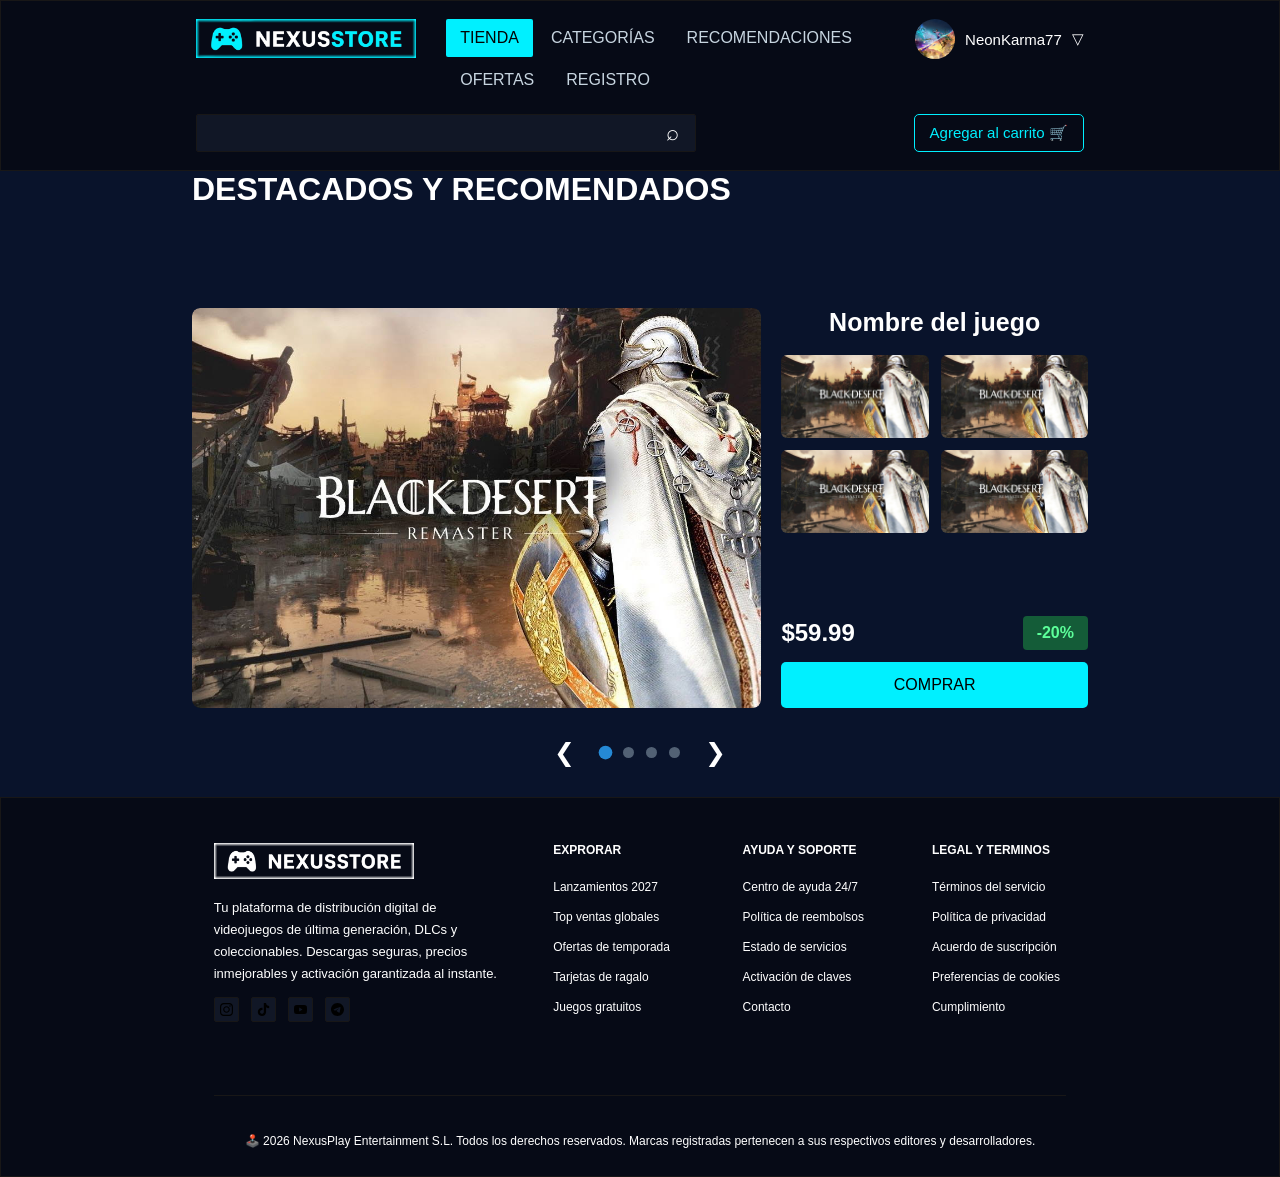
==== index.html @ 5e11831e "Initial commit" ====
<!DOCTYPE html>
<html lang="es">

<head>
    <meta charset="UTF-8">
    <meta name="viewport" content="width=device-width, initial-scale=1.0">
    <link rel="stylesheet" href="css/main.css">
    <link rel="stylesheet" href="css/index.css">

    <title>Nexusstore</title>
</head>

<body>
    <header class="header-inicio">
        <div class="contenedor-principal">
            <!-- menú superior izquierda -->
            <div class="header-inicio__superior">
                <!-- <div class="header-inicio__logo"> -->
                <div class="header-inicio__izquierda">
                    <a href="index.html" class="header-inicio__logo"><img src="images/logo.png" alt="Logo de la página">
                    </a>

                    <nav class="navegacion">
                        <ul class="navegacion__lista">
                            <li><a href="index.html" class="navegacion-pag activo" title="Página inicio"
                                    aria-label="Ir a página de inicio">TIENDA</a></li>
                            <li><a href="categorias.html" class="navegacion-pag" title="Página categorías"
                                    aria-label="Ir a página de categorías">CATEGORÍAS</a></li>
                            <li><a href="recomendaciones.html" class="navegacion-pag" title="Página recomendaciones"
                                    aria-label="Ir a la página de recomendaciones">RECOMENDACIONES</a></li>
                            <li><a href="ofertas.html" class="navegacion-pag" title="Página ofertas"
                                    aria-label="Ir a la página de ofertas">OFERTAS</a></li>
                            <li><a href="registro.html" class="navegacion-pag" title="Registro"
                                    aria-label="Ir a página de registro">REGISTRO</a></li>
                        </ul>
                    </nav>
                </div>
                <div class="usuario">
                    <button class="usuario__boton"><img src="images/perfil.jfif" alt="foto de perfíl">
                        <span>NeonKarma77</span>
                        <span class="usuario__flecha">▽</span>
                    </button>

                    <div class="usuario__menu">
                        <a href="#" title="perfil" aria-label="Ir a perfil de usuario">Perfíl</a>
                        <a href="#" title="Cerrar sesión" aria-label="Cerrar perfíl de usuario">Cerrar sesión</a>

                    </div>
                </div>
            </div>
            <!-- buscador -->
            <!-- Buscador y carrito: segunda fila -->
            <div class="header-inicio__inferior">
                <!-- 
                <section class="buscador"> -->

                <form class="buscador">
                    <input type="search" class="buscador__campo">
                    <button type="submit">⌕</button>

                </form>

                <!-- carrito -->
                <div class="carrito">

                    <a href="carrito.html" class="carrito__boton">Agregar al carrito 🛒</a>
                </div>


            </div>
        </div>
        </div>

    </header>

    <!-- inicio main -->
    <main class="contenedor-principal">
        <h1>DESTACADOS Y RECOMENDADOS</h1>
        <div class="exhibicion-juego__contenido">

            <!-- Imagen grande izquierda -->
            <div class="exhibicion-juego__principal">
                <img src="images/juegos/blackd.jpg" alt="Imagen principal del juego">
            </div>

            <!-- Columna derecha -->
            <div class="exhibicion-juego__galeria">

                <h2 class="exhibicion-juego__titulo">
                    Nombre del juego
                </h2>

                <!-- Cuatro imágenes -->
                <div class="exhibicion-juego__miniaturas">
                    <img src="images/juegos/blackd.jpg" alt="Captura 1">
                    <img src="images/juegos/blackd.jpg" alt="Captura 2">
                    <img src="images/juegos/blackd.jpg" alt="Captura 3">
                    <img src="images/juegos/blackd.jpg" alt="Captura 4">
                </div>

                <!-- Precio y descuento -->
                <div class="exhibicion-juego__compra">

                    <div class="exhibicion-juego__precio">
                        <span class="precio">$59.99</span>
                    </div>

                    <div class="exhibicion-juego__descuento">
                        <span>-20%</span>
                    </div>

                    <button class="exhibicion-juego__boton">
                        COMPRAR
                    </button>

                </div>

            </div>

        </div>

        <!-- Controles para cambiar de juego -->
        <div class="exhibicion-juego__controles">

            <button class="control-juego control-juego--anterior">
                &#10094;
            </button>

            <div class="exhibicion-juego__indicadores">
                <button class="indicador indicador--activo" aria-label="Juego 1"></button>
                <button class="indicador" aria-label="Juego 2"></button>
                <button class="indicador" aria-label="Juego 3"></button>
                <button class="indicador" aria-label="Juego 4"></button>
            </div>

            <button class="control-juego control-juego--siguiente">
                &#10095;
            </button>

        </div>


        </div>
    </main>

    <footer class="pie-pagina">
        <div class="pie-pagina__contenedor">
            <!-- footer primera columna -->
            <div class="pie-pagina__superior">
                <div class="pie-pagina__marca"> <img src="images/logo_blanco.png" alt="Logo de la página">
                    <p class="pie-pagina__descripcion">
                        Tu plataforma de distribución digital de videojuegos de última generación, DLCs y
                        coleccionables.
                        Descargas seguras, precios inmejorables y activación garantizada al instante.

                    </p>
                    <nav class="redes-sociales">
                        <a href="" title="instagram" aria-label="Ir al instagram de  nexusstore"><img
                                src="images/instagram.svg"></a>
                        <a href="" title="tik-tok" aria-label="Ir al tik tok de  nexusstore"><img
                                src="images/tok.svg"></a>
                        <a href="" title="Youtube" aria-label="Ir al youtube de  nexusstore"><img
                                src="images/youtube.svg"></a>
                        <a href="" title="Telegram" aria-label="Ir al Telegram de  nexusstore"><img
                                src="images/telegram.svg"></a>

                    </nav>

                </div>
                <!-- footer segunda columna -->
                <nav class="pie-pagina__columna">
                    <h2 class="pie-pagina__titulo">EXPRORAR</h2>
                    <ul class="pie-pagina__lista">
                        <li class="pie-pagina__elemento">
                            <a href="#lanamientos" class="pie-pagina__enlace" title="lanzamientos"
                                aria-label="Ir a pagina lanzamientos">Lanzamientos 2027</a>
                        </li>
                        <li class="pie-pagina__elemento">
                            <a href="#lanamientos" class="pie-pagina__enlace" title="lanzamientos"
                                aria-label="Ir a pagina lanzamientos">Top ventas globales</a>
                        </li>
                        <li class="pie-pagina__elemento">
                            <a href="#lanamientos" class="pie-pagina__enlace" title="lanzamientos"
                                aria-label="Ir a pagina lanzamientos">Ofertas de temporada</a>
                        </li>
                        <li class="pie-pagina__elemento">
                            <a href="#lanamientos" class="pie-pagina__enlace" title="lanzamientos"
                                aria-label="Ir a pagina lanzamientos">Tarjetas de ragalo</a>
                        </li>
                        <li class="pie-pagina__elemento">
                            <a href="#lanamientos" class="pie-pagina__enlace" title="lanzamientos"
                                aria-label="Ir a pagina lanzamientos">Juegos gratuitos</a>
                        </li>

                    </ul>

                </nav>
                <nav class="pie-pagina__columna">
                    <h2 class="pie-pagina__titulo">AYUDA Y SOPORTE</h2>
                    <ul class="pie-pagina__lista">
                        <li class="pie-pagina__elemento">
                            <a href="#lanamientos" class="pie-pagina__enlace" title="lanzamientos"
                                aria-label="Ir a pagina lanzamientos">Centro de ayuda 24/7</a>
                        </li>
                        <li class="pie-pagina__elemento">
                            <a href="#lanamientos" class="pie-pagina__enlace" title="lanzamientos"
                                aria-label="Ir a pagina lanzamientos">Política de reembolsos</a>
                        </li>
                        <li class="pie-pagina__elemento">
                            <a href="#lanamientos" class="pie-pagina__enlace" title="lanzamientos"
                                aria-label="Ir a pagina lanzamientos">Estado de servicios</a>
                        </li>
                        <li class="pie-pagina__elemento">
                            <a href="#lanamientos" class="pie-pagina__enlace" title="lanzamientos"
                                aria-label="Ir a pagina lanzamientos">Activación de claves</a>
                        </li>
                        <li class="pie-pagina__elemento">
                            <a href="#lanamientos" class="pie-pagina__enlace" title="lanzamientos"
                                aria-label="Ir a pagina lanzamientos">Contacto</a>
                        </li>

                    </ul>

                </nav>
                <nav class="pie-pagina__columna">
                    <h2 class="pie-pagina__titulo">LEGAL Y TERMINOS</h2>
                    <ul class="pie-pagina__lista">
                        <li class="pie-pagina__elemento">
                            <a href="#lanamientos" class="pie-pagina__enlace" title="lanzamientos"
                                aria-label="Ir a pagina lanzamientos">Términos del servicio</a>
                        </li>
                        <li class="pie-pagina__elemento">
                            <a href="#lanamientos" class="pie-pagina__enlace" title="lanzamientos"
                                aria-label="Ir a pagina lanzamientos">Política de privacidad</a>
                        </li>
                        <li class="pie-pagina__elemento">
                            <a href="#lanamientos" class="pie-pagina__enlace" title="lanzamientos"
                                aria-label="Ir a pagina lanzamientos">Acuerdo de suscripción</a>
                        </li>
                        <li class="pie-pagina__elemento">
                            <a href="#lanamientos" class="pie-pagina__enlace" title="lanzamientos"
                                aria-label="Ir a pagina lanzamientos">Preferencias de cookies</a>
                        </li>
                        <li class="pie-pagina__elemento">
                            <a href="#lanamientos" class="pie-pagina__enlace" title="lanzamientos"
                                aria-label="Ir a pagina lanzamientos">Cumplimiento</a>
                        </li>

                    </ul>

                </nav>
            </div>
            <div class="pie-pagina__linea"></div>

            <div class="pie-pagina__inferior">
                <p class="pie-pagina__derechos">
                    🕹️ 2026 NexusPlay Entertainment S.L.
                    Todos los derechos reservados.
                    Marcas registradas pertenecen a sus respectivos
                    editores y desarrolladores.
                </p>
            </div>
        </div>
    </footer>
</body>

</html>
<!--
© 2026 Valve Corporation. Todos los derechos reservados. Todas las marcas registradas pertenecen a sus respectivos dueños en EE. UU. y otros países.
Todos los precios incluyen IVA (donde sea aplicable). -->
---- css/main.css ----
* {
    margin: 0;
    padding: 0;
    box-sizing: border-box;
}

html {
    height: 100%;
}

body {

    font-family: Verdana, Geneva, Tahoma, sans-serif;
    background: #09132b;
    color: white;
    display: flex;
    flex-direction: column;
    min-height: 100vh;
    width: 100%;
    margin: 0;

}

main {
    flex: 1 o auto;
}

.contenedor-principal {

    width: 70%;
    max-width: 1400px;
    margin: 0 auto;

}


/*  Header*/

.header-inicio {

    width: 100%;
    background-color: #060a16;
    padding: 18px 5px;
    border: 1px solid rgb(24, 23, 23);
    ;
}

.header-inicio__superior {

    display: flex;
    justify-content: space-between;
    align-items: flex-start;
    gap: 20px
}

.header-inicio__inferior {

    display: flex;
    justify-content: space-between;
    margin-top: 10px;
}

/*Logo*/

.header-inicio__izquierda {

    display: flex;
    flex-direction: row;
    align-items: flex-start;


}

.header-inicio__logo {
    display: flex;
    align-items: center;
    text-decoration: none;

}

.header-inicio__logo img {

    width: 220px;
    height: auto;
    object-fit: contain;
    margin-right: 30px;
}

/*navegación*/
.navegacion {

    display: flex;
    align-items: center;


}

.navegacion__lista {

    display: flex;
    list-style: none;
    flex-wrap: wrap;
    gap: 4px;

}

.navegacion-pag {

    color: #C7D5E0;
    text-decoration: none;
    padding: 10px;
    display: block;
    padding: 10px 14px;
    border-radius: 2px;
    transition: background-color 0.3s ease, color 0.3s ease;
}

.navegacion-pag:hover {

    color: #030303;
    background-color: #00f0ff;
}

.navegacion-pag.activo {
    color: #030303;
    background-color: #00f0ff;

}

/*perfil*/
.usuario {

    position: relative;
}

.usuario__boton {

    display: flex;
    align-items: center;
    gap: 10px;
    background: transparent;
    color: white;
    font-size: 15px;
    cursor: pointer;
    border: none;
}

.usuario__boton img {

    width: 40px;
    height: 40px;
    border-radius: 50%;
    object-fit: cover;
    font-weight: bold;

}

/*menú desplegable*/
.usuario__menu {

    display: none;
    position: absolute;
    top: 100%;
    right: 0;
    min-width: 160px;
    margin-top: 10px;
    background: #09132b;
    border-radius: 6px;
    overflow: hidden;
    box-shadow: 0 4px 12px rgba(0, 0, 0, 0.25);
    z-index: 10;

}

.usuario__menu a {

    display: block;
    padding: 12px 15px;
    color: white;
    text-decoration: none;

}

.usuario__menu a:hover {

    background-color: #111726;

}

/*menu despliegue perfil*/
/*.usuario:hover {

    display: block;

}

.usuario__menu {
    display: block;

}

.usuario:focus-within {
    display: block;

}

.usuario__menu {
    display: block;

}

/*footer abajo */

.header-inicio__inferior {

    display: flex;
    justify-content: space-between;
    align-items: center;
    margin-top: 15px;

}

/*Buscador */

.buscador {
    display: flex;
    width: 500px;
    height: 38px;
    border: 1px solid rgb(24, 23, 23);
    border-radius: 2px;
    overflow: hidden;
}

.buscador input {

    flex: 1;
    min-width: 0;
    padding: 0 12px;
    background-color: #111726;
    color: white;
    border: none;
    outline: none;
    font-size: 14px;

}

.buscador button {

    width: 45px;
    border: none;
    background-color: #111726;
    color: white;
    font-size: 22px;
    cursor: pointer;
}

.buscador button:hover {

    background-color: #00f0ff;

}

/*carrito*/

.carrito {

    display: flex;
    justify-content: flex-end;

}

.carrito__boton {

    display: flex;
    align-items: center;
    gap: 8px;
    padding: 9px 15px;
    text-decoration: none;
    background-color: transparent;
    border: 0.1px solid #00f0ff;
    border-radius: 5px;
    color: #00f0ff;
    font-size: 15px;
    cursor: pointer;

}

.carrito__boton:hover {
    background-color: #145c38;
    color: #5cff9a;
    border: 1px solid rgb(24, 23, 23);

}

/* colores 
lineas: rgb(24, 23, 23);
azul body #09132b 
 footer #060a16
azul fluorecente #00f0ff
barra búsqueda #111726*/

/*Footer*/

.pie-pagina {
    width: 100%;
    background-color: #060a16;
    border: 1px solid rgb(24, 23, 23);
    color: white;
    padding: 45px 30px 25px;
    font-family: Verdana, Geneva, Tahoma, sans-serif;
    flex-shrink: 0;
    margin-top: auto;

}

.pie-pagina__contenedor {
    max-width: 1400;
    width: 70%;
    margin: 0 auto;
}

.pie-pagina__superior {

    display: grid;
    grid-template-columns: 1.8fr 0.85fr 0.85fr 0.85fr;
    gap: 55px;
    padding-bottom: 55px;

}

.pie-pagina__img {

    max-width: 470px;

}

.pie-pagina__marca img {
    display: block;
    width: 200px;
    max-width: 100%;
    height: auto;
    max-height: 50px;
    object-position: left center;
    margin-bottom: 18px;
}

.redes-sociales img {
    display: block;
    width: 25px;
    height: 25px;
    object-fit: contain;
    padding: 5px;
    background-color: #111726;
    border: 1px solid rgb(24, 23, 23);
    border-radius: 2px;
    filter: black(5) brightness(0) invert(1);
    transition: filter 0.3s ease, transform 0.3 ease;
    margin-top: 12px;
}

.pie-pagina__logotipo {

    display: inline-flex;
    align-items: center;
    gap: 12px;
    text-decoration: none;
    margin-bottom: 18px;

}

.pie-pagina__logotipo-icono {

    width: 40px;
    height: 40px;
    display: flex;
    align-items: center;
    justify-content: center;
    background-color: #3a7404;
    color: white;
    border-radius: 10px;
    font-size: 20;
    flex-shrink: 0;

}

.pie-pagina__logotipo-texto {

    color: #00f0ff;
    font-size: 20px;
    font-weight: 700;
    white-space: nowrap;
}

.pie-pagina__descripcion {
    max-width: 400px;
    font-size: 13px;
    line-height: 1.7;
}

.redes-sociales {
    display: flex;
    align-items: center;
    gap: 12px;
}

.redes-sociales__enlace {

    width: 40px;
    height: 40px;
    display: flex;
    align-items: center;
    justify-content: center;
    color: #00f0ff;
    background-color: #060a16;
    border: 1px solid #060a16;
    border-radius: 6px;
    text-decoration: none;
    font-size: 15px;
    transition: all 0.3s ease;

}

.redes-sociales__enlace:hover {

    background-color: #030303;
    color: #3a7404;
    border-color: #00f0ff;
    transform: translateY(-3px);

}

.pie-pagina__columna {

    min-width: 0;

}

.pie-pagina__titulo {

    display: flex;
    align-items: center;
    gap: 8px;
    color: white;
    font-size: 12px;
    font-weight: 700;
    margin-bottom: 20px;
    white-space: nowrap;


}

.pie-pagina__punto {

    width: 7px;
    height: 7px;
    background-color: #00f0ff;
    border-radius: 50%;

}

.pie-pagina__lista {

    list-style: none;
    display: flex;
    flex-direction: column;
    gap: 12px;

}

.pie-pagina__enlace {

    color: white;
    text-decoration: none;
    font-size: 12px;
    transition: color 0.3s ease;

}

.pie-pagina__enlace:hover {
    color: #00f0ff;
}

.pie-pagina__linea {

    width: 100%;
    height: 1px;
    background-color: rgb(24, 23, 23);
}

.pie-pagina__inferior {

    display: flex;
    align-items: center;
    justify-content: center;
    padding-top: 35px;
    color: rgb(24, 23, 23);

}

.pie-pagina__derechos {

    color: #060a16;
    font-size: 12px;
    line-height: 1.7;
}


.pie-pagina__derechos {

    color: white;
    text-align: center;

}
---- css/index.css ----
/* CONTENEDOR PRINCIPAL */

main .contenedor-principal {
    border: yellow;

}

.exhibicion-juego__contenido {
    display: grid;
    grid-template-columns: 13fr 7fr;
    gap: 20px;
    width: 100%;
    margin-top: 100px;
}

/* IMAGEN GRANDE IZQUIERDA */
.exhibicion-juego__principal {
    width: 100%;
    height: 100%;
    min-height: 400px;
    overflow: hidden;
    border-radius: 8px;
}

.exhibicion-juego__principal img {
    width: 100%;
    height: 100%;
    display: block;
    object-fit: cover;
    border-radius: 8px;
}

/* COLUMNA DERECHA */
.exhibicion-juego__galeria {
    display: flex;
    flex-direction: column;
    gap: 18px;
    min-width: 0;
}

/* TÍTULO DEL JUEGO */
.exhibicion-juego__titulo {
    color: white;
    font-size: 25px;
    font-weight: bold;
    text-align: center;
}

/* CUADRÍCULA DE MINIATURAS */
.exhibicion-juego__miniaturas {
    display: grid;
    grid-template-columns: repeat(2, 1fr);
    grid-template-rows: repeat(2, 1fr);
    gap: 12px;
}

.exhibicion-juego__miniaturas img {
    width: 100%;
    aspect-ratio: 16 / 9;
    display: block;
    object-fit: cover;
    border-radius: 6px;
    cursor: pointer;
    transition: transform 0.3s ease, filter 0.3s ease;
}

.exhibicion-juego__miniaturas img:hover {
    transform: scale(1.04);
    filter: brightness(1.15);
}

/* ZONA DE COMPRA */
.exhibicion-juego__compra {
    display: grid;
    grid-template-columns: 1fr auto;
    gap: 12px;
    align-items: center;
    margin-top: auto;
}

/* PRECIO */
.exhibicion-juego__precio {
    color: white;
    font-size: 24px;
    font-weight: bold;
}

/* DESCUENTO */
.exhibicion-juego__descuento {
    background-color: #145c38;
    color: #5cff9a;
    padding: 8px 14px;
    border-radius: 4px;
    font-size: 16px;
    font-weight: bold;
}

/* BOTÓN COMPRAR */
.exhibicion-juego__boton {
    grid-column: 1 / -1;
    width: 100%;
    padding: 14px;
    background-color: #00f0ff;
    color: black;
    border: none;
    border-radius: 5px;
    font-size: 16px;
    cursor: pointer;
    transition: background-color 0.3s ease;
}

.exhibicion-juego__boton:hover {
    background-color: #145c38;
    color: #5cff9a;

}

/* CONTROLES PARA CAMBIAR DE JUEGO */
.exhibicion-juego__controles {
    display: flex;
    justify-content: center;
    align-items: center;
    gap: 25px;
    margin: 30px 0;
}

/* FLECHAS */
.control-juego {
    background: transparent;
    border: none;
    color: white;
    font-size: 25px;
    cursor: pointer;
    transition: color 0.3s ease;
}

.control-juego:hover {
    color: #2589d5;
}

/* INDICADORES */
.exhibicion-juego__indicadores {
    display: flex;
    align-items: center;
    gap: 12px;
}

.indicador {
    width: 11px;
    height: 11px;
    border: none;
    border-radius: 50%;
    background-color: #526174;
    cursor: pointer;
    transition: background-color 0.3s ease, transform 0.3s ease;
}

.indicador:hover {
    background-color: #8ca6c2;
}

.indicador--activo {
    background-color: #2589d5;
    transform: scale(1.25);
}
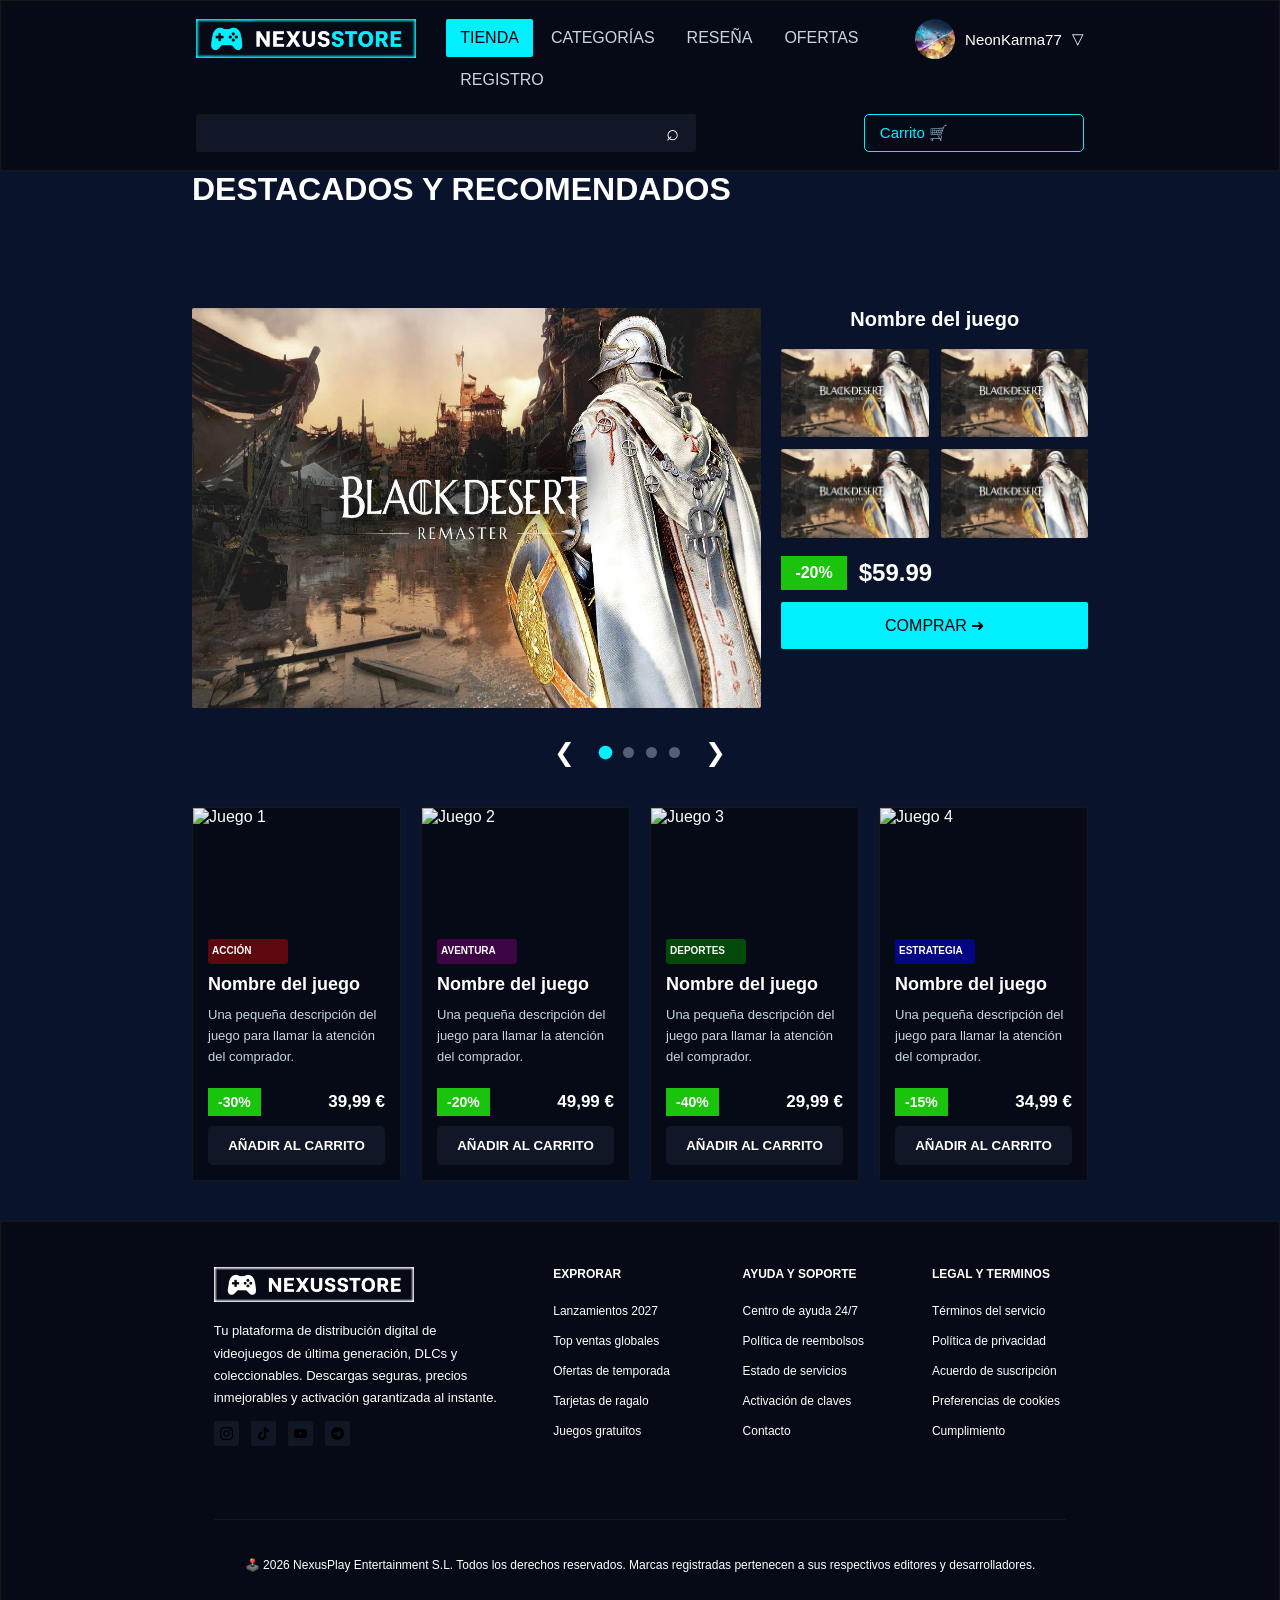
==== commit e859f43e: "categoria" ====
--- a/index.html
+++ b/index.html
@@ -26,8 +26,8 @@
                                     aria-label="Ir a página de inicio">TIENDA</a></li>
                             <li><a href="categorias.html" class="navegacion-pag" title="Página categorías"
                                     aria-label="Ir a página de categorías">CATEGORÍAS</a></li>
-                            <li><a href="recomendaciones.html" class="navegacion-pag" title="Página recomendaciones"
-                                    aria-label="Ir a la página de recomendaciones">RECOMENDACIONES</a></li>
+                            <li><a href="detalle.html" class="navegacion-pag" title="Página recomendaciones"
+                                    aria-label="Ir a la página de recomendaciones">RESEÑA</a></li>
                             <li><a href="ofertas.html" class="navegacion-pag" title="Página ofertas"
                                     aria-label="Ir a la página de ofertas">OFERTAS</a></li>
                             <li><a href="registro.html" class="navegacion-pag" title="Registro"
@@ -49,7 +49,6 @@
                 </div>
             </div>
             <!-- buscador -->
-            <!-- Buscador y carrito: segunda fila -->
             <div class="header-inicio__inferior">
                 <!-- 
                 <section class="buscador"> -->
@@ -63,7 +62,8 @@
                 <!-- carrito -->
                 <div class="carrito">
 
-                    <a href="carrito.html" class="carrito__boton">Agregar al carrito 🛒</a>
+                    <a href="carrito.html" class="carrito__boton">Carrito 🛒</a>
+
                 </div>
 
 
@@ -101,16 +101,16 @@
                 <!-- Precio y descuento -->
                 <div class="exhibicion-juego__compra">
 
+                    <div class="exhibicion-juego__descuento">
+                        <span>-20%</span>
+                    </div>
                     <div class="exhibicion-juego__precio">
                         <span class="precio">$59.99</span>
                     </div>
 
-                    <div class="exhibicion-juego__descuento">
-                        <span>-20%</span>
-                    </div>
 
                     <button class="exhibicion-juego__boton">
-                        COMPRAR
+                        COMPRAR ➜
                     </button>
 
                 </div>
@@ -141,6 +141,113 @@
 
 
         </div>
+
+        <section class="juegos-destacados">
+
+            <div class="tarjeta-juego">
+
+                <img src="img/juegos/juego-1.jpg" alt="Juego 1">
+
+                <div class="tarjeta-juego__informacion">
+
+                    <h3 class="tarjeta-juego__accion">ACCIÓN</h3>
+                    <h2 class="tarjeta-juego__titulo">Nombre del juego</h2>
+
+                    <p class="tarjeta-juego__descripcion">
+                        Una pequeña descripción del juego para llamar
+                        la atención del comprador.
+                    </p>
+
+                    <div class="tarjeta-juego__precio">
+                        <span class="tarjeta-juego__descuento">-30%</span>
+                        <span class="tarjeta-juego__valor">39,99 €</span>
+                    </div>
+
+                    <button class="tarjeta-juego__boton">
+                        AÑADIR AL CARRITO
+                    </button>
+
+                </div>
+
+            </div>
+
+            <div class="tarjeta-juego">
+
+                <img src="img/juegos/juego-2.jpg" alt="Juego 2">
+
+                <div class="tarjeta-juego__informacion">
+                    <h3 class="tarjeta-juego__aventura">AVENTURA</h3>
+                    <h2 class="tarjeta-juego__titulo">Nombre del juego</h2>
+
+                    <p class="tarjeta-juego__descripcion">
+                        Una pequeña descripción del juego para llamar
+                        la atención del comprador.
+                    </p>
+
+                    <div class="tarjeta-juego__precio">
+                        <span class="tarjeta-juego__descuento">-20%</span>
+                        <span class="tarjeta-juego__valor">49,99 €</span>
+                    </div>
+
+                    <button class="tarjeta-juego__boton">
+                        AÑADIR AL CARRITO
+                    </button>
+                </div>
+
+            </div>
+
+            <!-- fila de juegos -->
+            <div class="tarjeta-juego">
+
+                <img src="img/juegos/juego-3.jpg" alt="Juego 3">
+
+                <div class="tarjeta-juego__informacion">
+                    <h3 class="tarjeta-juego__deportes">DEPORTES</h3>
+                    <h2 class="tarjeta-juego__titulo">Nombre del juego</h2>
+
+                    <p class="tarjeta-juego__descripcion">
+                        Una pequeña descripción del juego para llamar
+                        la atención del comprador.
+                    </p>
+
+                    <div class="tarjeta-juego__precio">
+                        <span class="tarjeta-juego__descuento">-40%</span>
+                        <span class="tarjeta-juego__valor">29,99 €</span>
+                    </div>
+
+                    <button class="tarjeta-juego__boton">
+                        AÑADIR AL CARRITO
+                    </button>
+                </div>
+
+            </div>
+
+            <div class="tarjeta-juego">
+
+                <img src="img/juegos/juego-4.jpg" alt="Juego 4">
+
+                <div class="tarjeta-juego__informacion">
+                    <h3 class="tarjeta-juego__estrategia">ESTRATEGIA</h3>
+                    <h2 class="tarjeta-juego__titulo">Nombre del juego</h2>
+
+                    <p class="tarjeta-juego__descripcion">
+                        Una pequeña descripción del juego para llamar
+                        la atención del comprador.
+                    </p>
+
+                    <div class="tarjeta-juego__precio">
+                        <span class="tarjeta-juego__descuento">-15%</span>
+                        <span class="tarjeta-juego__valor">34,99 €</span>
+                    </div>
+
+                    <button class="tarjeta-juego__boton">
+                        AÑADIR AL CARRITO
+                    </button>
+                </div>
+
+            </div>
+
+        </section>
     </main>
 
     <footer class="pie-pagina">
--- a/css/main.css
+++ b/css/main.css
@@ -1,3 +1,10 @@
+/* colores 
+lineas: rgb(24, 23, 23);
+azul body #09132b 
+ footer #060a16
+azul fluorecente #00f0ff
+barra búsqueda #111726*/
+
 * {
     margin: 0;
     padding: 0;
@@ -266,13 +273,16 @@
 
     display: flex;
     justify-content: flex-end;
+    text-align: center;
 
 }
 
 .carrito__boton {
-
-    display: flex;
-    align-items: center;
+    width: 220px;
+    background-color: #1bc40c;
+    color: white;
+    text-align: center;
+    display: flex;
     gap: 8px;
     padding: 9px 15px;
     text-decoration: none;
@@ -286,18 +296,11 @@
 }
 
 .carrito__boton:hover {
-    background-color: #145c38;
-    color: #5cff9a;
+    background-color: #1bc40c;
+    color: white;
     border: 1px solid rgb(24, 23, 23);
 
 }
-
-/* colores 
-lineas: rgb(24, 23, 23);
-azul body #09132b 
- footer #060a16
-azul fluorecente #00f0ff
-barra búsqueda #111726*/
 
 /*Footer*/
 
--- a/css/index.css
+++ b/css/index.css
@@ -1,10 +1,4 @@
 /* CONTENEDOR PRINCIPAL */
-
-main .contenedor-principal {
-    border: yellow;
-
-}
-
 .exhibicion-juego__contenido {
     display: grid;
     grid-template-columns: 13fr 7fr;
@@ -18,7 +12,6 @@
     width: 100%;
     height: 100%;
     min-height: 400px;
-    overflow: hidden;
     border-radius: 8px;
 }
 
@@ -26,8 +19,7 @@
     width: 100%;
     height: 100%;
     display: block;
-    object-fit: cover;
-    border-radius: 8px;
+    border-radius: 2px;
 }
 
 /* COLUMNA DERECHA */
@@ -35,13 +27,12 @@
     display: flex;
     flex-direction: column;
     gap: 18px;
-    min-width: 0;
 }
 
 /* TÍTULO DEL JUEGO */
 .exhibicion-juego__titulo {
     color: white;
-    font-size: 25px;
+    font-size: 20px;
     font-weight: bold;
     text-align: center;
 }
@@ -56,26 +47,22 @@
 
 .exhibicion-juego__miniaturas img {
     width: 100%;
-    aspect-ratio: 16 / 9;
     display: block;
     object-fit: cover;
-    border-radius: 6px;
-    cursor: pointer;
-    transition: transform 0.3s ease, filter 0.3s ease;
+    border-radius: 2px;
+    cursor: pointer;
 }
 
 .exhibicion-juego__miniaturas img:hover {
     transform: scale(1.04);
-    filter: brightness(1.15);
 }
 
 /* ZONA DE COMPRA */
 .exhibicion-juego__compra {
     display: grid;
-    grid-template-columns: 1fr auto;
+    grid-template-columns: auto 1fr;
     gap: 12px;
     align-items: center;
-    margin-top: auto;
 }
 
 /* PRECIO */
@@ -87,10 +74,9 @@
 
 /* DESCUENTO */
 .exhibicion-juego__descuento {
-    background-color: #145c38;
-    color: #5cff9a;
+    background-color: #1bc40c;
+    color: white;
     padding: 8px 14px;
-    border-radius: 4px;
     font-size: 16px;
     font-weight: bold;
 }
@@ -98,20 +84,19 @@
 /* BOTÓN COMPRAR */
 .exhibicion-juego__boton {
     grid-column: 1 / -1;
-    width: 100%;
     padding: 14px;
     background-color: #00f0ff;
     color: black;
     border: none;
-    border-radius: 5px;
+    border-radius: 2px;
     font-size: 16px;
     cursor: pointer;
     transition: background-color 0.3s ease;
 }
 
 .exhibicion-juego__boton:hover {
-    background-color: #145c38;
-    color: #5cff9a;
+    background-color: #1bc40c;
+    color: white;
 
 }
 
@@ -135,7 +120,7 @@
 }
 
 .control-juego:hover {
-    color: #2589d5;
+    color: #00f0ff;
 }
 
 /* INDICADORES */
@@ -160,6 +145,139 @@
 }
 
 .indicador--activo {
-    background-color: #2589d5;
+    background-color: #00f0ff;
     transform: scale(1.25);
+}
+
+/*fila de imagenes*/
+
+.juegos-destacados {
+    display: grid;
+    grid-template-columns: repeat(4, 1fr);
+    gap: 20px;
+    width: 100%;
+    margin: 40px auto;
+}
+
+/* TARJETA INDIVIDUAL */
+.tarjeta-juego {
+    display: flex;
+    flex-direction: column;
+    background-color: #060a16;
+    border: 1px solid rgb(24, 23, 23);
+    border-radius: 2px;
+    min-width: 0;
+    transition: transform 0.3s ease;
+}
+
+.tarjeta-juego:hover {
+    transform: translateY(-5px);
+}
+
+/* IMAGEN */
+.tarjeta-juego img {
+    width: 100%;
+    aspect-ratio: 16 / 9;
+    /*-----------------------------*/
+    display: block;
+}
+
+/* INFORMACIÓN */
+.tarjeta-juego__informacion {
+    display: flex;
+    flex-direction: column;
+    flex: 1;
+    padding: 15px;
+    gap: 10px;
+}
+
+/* CATEGORÍA AZUL */
+.tarjeta-juego__informacion h3 {
+    font-size: 10px;
+    font-weight: bold;
+    padding: 4px;
+    width: 45%;
+    height: 25px;
+    line-height: 1.6;
+    border-radius: 3px;
+
+}
+
+.tarjeta-juego__accion {
+    background-color: rgba(255, 0, 0, 0.349);
+    color: white;
+}
+
+.tarjeta-juego__aventura {
+    background-color: rgba(128, 0, 128, 0.445);
+    color: white;
+
+}
+
+.tarjeta-juego__deportes {
+    background-color: rgba(0, 128, 0, 0.534);
+    color: white;
+
+}
+
+.tarjeta-juego__estrategia {
+    background-color: rgba(0, 0, 255, 0.473);
+    color: white;
+
+}
+
+/* TÍTULO BLANCO */
+.tarjeta-juego__titulo {
+    color: white;
+    font-size: 18px;
+}
+
+/* DESCRIPCIÓN */
+.tarjeta-juego__descripcion {
+    color: #C7D5E0;
+    font-size: 13px;
+    line-height: 1.6;
+}
+
+/* PRECIO Y DESCUENTO */
+.tarjeta-juego__precio {
+    display: flex;
+    justify-content: space-between;
+    align-items: center;
+    margin-top: auto;
+    padding-top: 10px;
+}
+
+/* DESCUENTO */
+.tarjeta-juego__descuento {
+    background-color: #1bc40c;
+    color: white;
+    font-size: 14px;
+    font-weight: bold;
+    padding: 6px 10px;
+}
+
+/* PRECIO */
+.tarjeta-juego__valor {
+    color: white;
+    font-size: 17px;
+    font-weight: bold;
+}
+
+/* BOTÓN */
+.tarjeta-juego__boton {
+    width: 100%;
+    padding: 12px;
+    background-color: #111726;
+    color: white;
+    border: none;
+    border-radius: 5px;
+    font-weight: bold;
+    cursor: pointer;
+    transition: background-color 0.3s ease;
+}
+
+.tarjeta-juego__boton:hover {
+    background-color: #00f0ff;
+    color: black;
 }
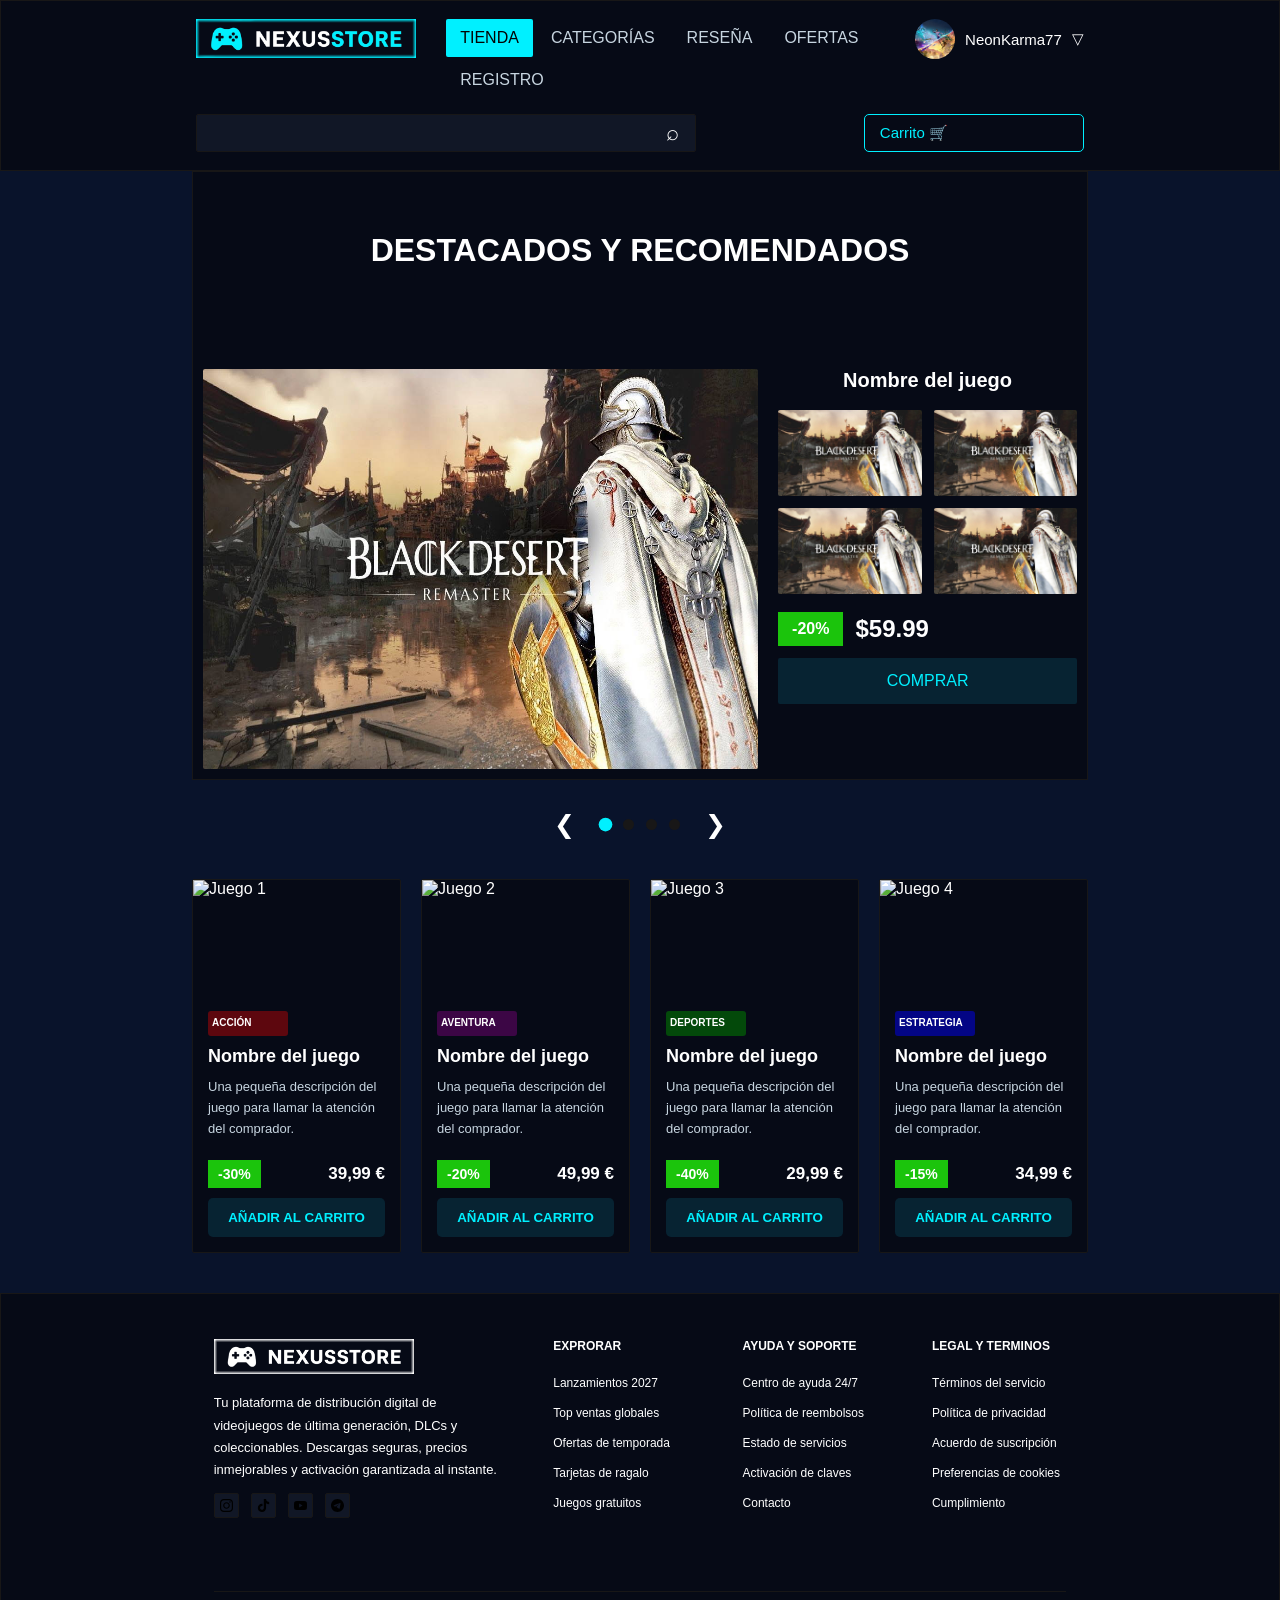
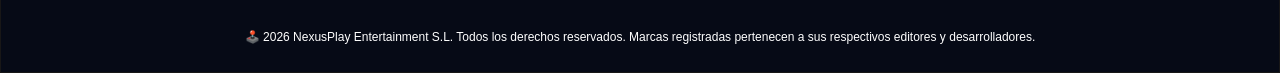
==== commit 4d2748bb: "terminado" ====
--- a/index.html
+++ b/index.html
@@ -75,50 +75,51 @@
 
     <!-- inicio main -->
     <main class="contenedor-principal">
-        <h1>DESTACADOS Y RECOMENDADOS</h1>
-        <div class="exhibicion-juego__contenido">
-
-            <!-- Imagen grande izquierda -->
-            <div class="exhibicion-juego__principal">
-                <img src="images/juegos/blackd.jpg" alt="Imagen principal del juego">
-            </div>
-
-            <!-- Columna derecha -->
-            <div class="exhibicion-juego__galeria">
-
-                <h2 class="exhibicion-juego__titulo">
-                    Nombre del juego
-                </h2>
-
-                <!-- Cuatro imágenes -->
-                <div class="exhibicion-juego__miniaturas">
-                    <img src="images/juegos/blackd.jpg" alt="Captura 1">
-                    <img src="images/juegos/blackd.jpg" alt="Captura 2">
-                    <img src="images/juegos/blackd.jpg" alt="Captura 3">
-                    <img src="images/juegos/blackd.jpg" alt="Captura 4">
-                </div>
-
-                <!-- Precio y descuento -->
-                <div class="exhibicion-juego__compra">
-
-                    <div class="exhibicion-juego__descuento">
-                        <span>-20%</span>
-                    </div>
-                    <div class="exhibicion-juego__precio">
-                        <span class="precio">$59.99</span>
-                    </div>
-
-
-                    <button class="exhibicion-juego__boton">
-                        COMPRAR ➜
-                    </button>
-
-                </div>
-
-            </div>
-
-        </div>
-
+        <div class="contenedor_inicio">
+            <h1 class="titulo-inicio">DESTACADOS Y RECOMENDADOS</h1>
+            <div class="exhibicion-juego__contenido">
+
+                <!-- Imagen grande izquierda -->
+                <div class="exhibicion-juego__principal">
+                    <img src="images/juegos/blackd.jpg" alt="Imagen principal del juego">
+                </div>
+
+                <!-- Columna derecha -->
+                <div class="exhibicion-juego__galeria">
+
+                    <h2 class="exhibicion-juego__titulo">
+                        Nombre del juego
+                    </h2>
+
+                    <!-- Cuatro imágenes -->
+                    <div class="exhibicion-juego__miniaturas">
+                        <img src="images/juegos/blackd.jpg" alt="Captura 1">
+                        <img src="images/juegos/blackd.jpg" alt="Captura 2">
+                        <img src="images/juegos/blackd.jpg" alt="Captura 3">
+                        <img src="images/juegos/blackd.jpg" alt="Captura 4">
+                    </div>
+
+                    <!-- Precio y descuento -->
+                    <div class="exhibicion-juego__compra">
+
+                        <div class="exhibicion-juego__descuento">
+                            <span>-20%</span>
+                        </div>
+                        <div class="exhibicion-juego__precio">
+                            <span class="precio">$59.99</span>
+                        </div>
+
+
+                        <button class="exhibicion-juego__boton">
+                            COMPRAR
+                        </button>
+
+                    </div>
+
+                </div>
+
+            </div>
+        </div>
         <!-- Controles para cambiar de juego -->
         <div class="exhibicion-juego__controles">
 
--- a/css/main.css
+++ b/css/main.css
@@ -3,7 +3,10 @@
 azul body #09132b 
  footer #060a16
 azul fluorecente #00f0ff
-barra búsqueda #111726*/
+barra búsqueda #111726
+botones #072332
+descuent  #1bc40c
+*/
 
 * {
     margin: 0;
@@ -29,7 +32,7 @@
 }
 
 main {
-    flex: 1 o auto;
+    flex: 1;
 }
 
 .contenedor-principal {
--- a/css/index.css
+++ b/css/index.css
@@ -1,10 +1,26 @@
 /* CONTENEDOR PRINCIPAL */
+.contenedor_inicio {
+
+    background-color: #060a16;
+    border: 1px solid rgb(24, 23, 23);
+    padding: 10px 10px 10px 10px;
+
+}
+
+.titulo-inicio {
+    margin-top: 50px;
+    font-size: 10;
+    color: white;
+    text-align: center;
+}
+
 .exhibicion-juego__contenido {
     display: grid;
     grid-template-columns: 13fr 7fr;
     gap: 20px;
     width: 100%;
     margin-top: 100px;
+    padding: auto;
 }
 
 /* IMAGEN GRANDE IZQUIERDA */
@@ -13,6 +29,7 @@
     height: 100%;
     min-height: 400px;
     border-radius: 8px;
+
 }
 
 .exhibicion-juego__principal img {
@@ -85,18 +102,17 @@
 .exhibicion-juego__boton {
     grid-column: 1 / -1;
     padding: 14px;
+    background-color: #072332;
+    color: #00f0ff;
+    border: none;
+    border-radius: 2px;
+    font-size: 16px;
+    cursor: pointer;
+}
+
+.exhibicion-juego__boton:hover {
     background-color: #00f0ff;
     color: black;
-    border: none;
-    border-radius: 2px;
-    font-size: 16px;
-    cursor: pointer;
-    transition: background-color 0.3s ease;
-}
-
-.exhibicion-juego__boton:hover {
-    background-color: #1bc40c;
-    color: white;
 
 }
 
@@ -135,13 +151,12 @@
     height: 11px;
     border: none;
     border-radius: 50%;
-    background-color: #526174;
-    cursor: pointer;
-    transition: background-color 0.3s ease, transform 0.3s ease;
+    background-color: rgb(24, 23, 23);
+    cursor: pointer;
 }
 
 .indicador:hover {
-    background-color: #8ca6c2;
+    background-color: #072332;
 }
 
 .indicador--activo {
@@ -167,7 +182,6 @@
     border: 1px solid rgb(24, 23, 23);
     border-radius: 2px;
     min-width: 0;
-    transition: transform 0.3s ease;
 }
 
 .tarjeta-juego:hover {
@@ -268,13 +282,12 @@
 .tarjeta-juego__boton {
     width: 100%;
     padding: 12px;
-    background-color: #111726;
-    color: white;
+    background-color: #072332;
+    color: #00f0ff;
     border: none;
     border-radius: 5px;
     font-weight: bold;
     cursor: pointer;
-    transition: background-color 0.3s ease;
 }
 
 .tarjeta-juego__boton:hover {
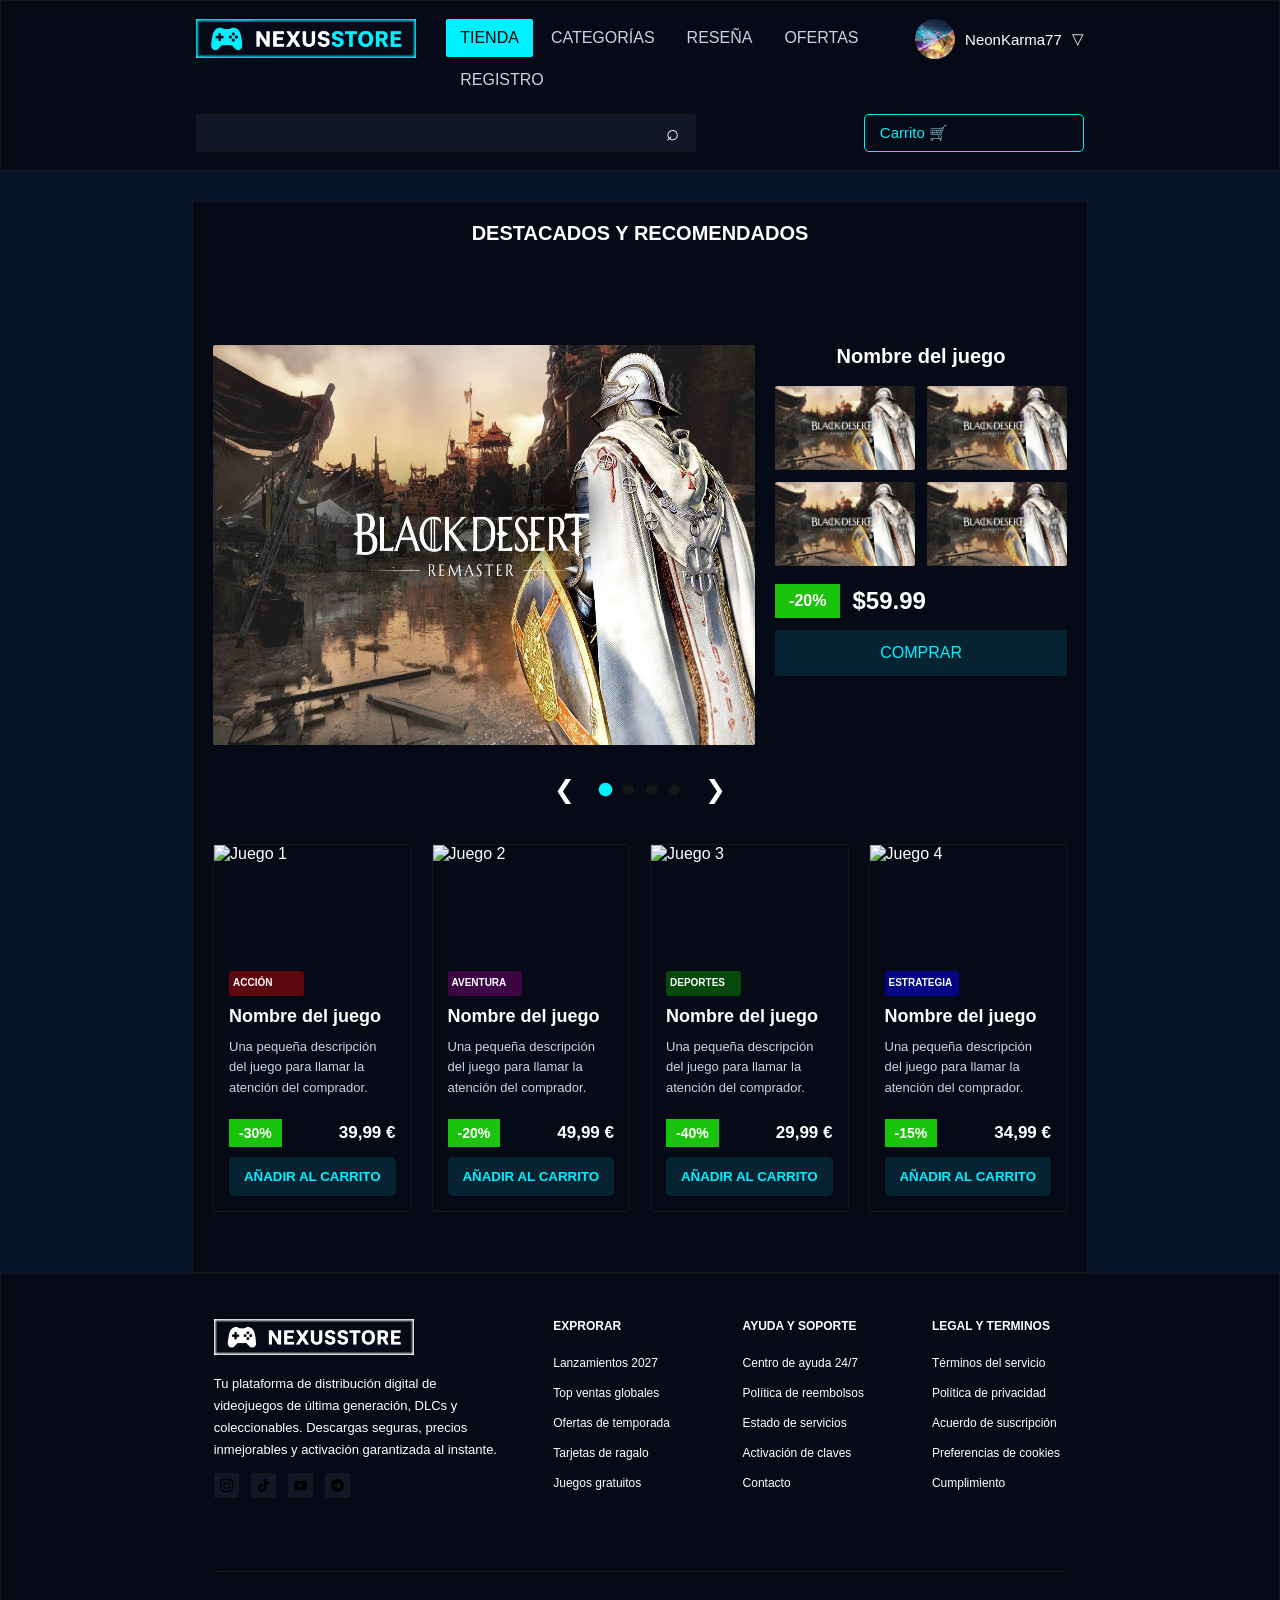
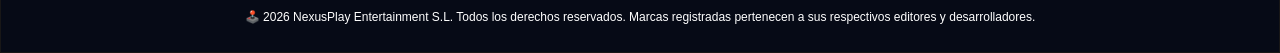
==== commit 23680f8c: "ajuste" ====
--- a/index.html
+++ b/index.html
@@ -76,7 +76,11 @@
     <!-- inicio main -->
     <main class="contenedor-principal">
         <div class="contenedor_inicio">
-            <h1 class="titulo-inicio">DESTACADOS Y RECOMENDADOS</h1>
+
+            <h1 class="titulo-inicio">
+                DESTACADOS Y RECOMENDADOS
+            </h1>
+
             <div class="exhibicion-juego__contenido">
 
                 <!-- Imagen grande izquierda -->
@@ -91,7 +95,6 @@
                         Nombre del juego
                     </h2>
 
-                    <!-- Cuatro imágenes -->
                     <div class="exhibicion-juego__miniaturas">
                         <img src="images/juegos/blackd.jpg" alt="Captura 1">
                         <img src="images/juegos/blackd.jpg" alt="Captura 2">
@@ -99,17 +102,16 @@
                         <img src="images/juegos/blackd.jpg" alt="Captura 4">
                     </div>
 
-                    <!-- Precio y descuento -->
                     <div class="exhibicion-juego__compra">
 
                         <div class="exhibicion-juego__descuento">
                             <span>-20%</span>
                         </div>
+
                         <div class="exhibicion-juego__precio">
                             <span class="precio">$59.99</span>
                         </div>
 
-
                         <button class="exhibicion-juego__boton">
                             COMPRAR
                         </button>
@@ -119,136 +121,134 @@
                 </div>
 
             </div>
-        </div>
-        <!-- Controles para cambiar de juego -->
-        <div class="exhibicion-juego__controles">
-
-            <button class="control-juego control-juego--anterior">
-                &#10094;
-            </button>
-
-            <div class="exhibicion-juego__indicadores">
-                <button class="indicador indicador--activo" aria-label="Juego 1"></button>
-                <button class="indicador" aria-label="Juego 2"></button>
-                <button class="indicador" aria-label="Juego 3"></button>
-                <button class="indicador" aria-label="Juego 4"></button>
-            </div>
-
-            <button class="control-juego control-juego--siguiente">
-                &#10095;
-            </button>
-
-        </div>
-
-
-        </div>
-
-        <section class="juegos-destacados">
-
-            <div class="tarjeta-juego">
-
-                <img src="img/juegos/juego-1.jpg" alt="Juego 1">
-
-                <div class="tarjeta-juego__informacion">
-
-                    <h3 class="tarjeta-juego__accion">ACCIÓN</h3>
-                    <h2 class="tarjeta-juego__titulo">Nombre del juego</h2>
-
-                    <p class="tarjeta-juego__descripcion">
-                        Una pequeña descripción del juego para llamar
-                        la atención del comprador.
-                    </p>
-
-                    <div class="tarjeta-juego__precio">
-                        <span class="tarjeta-juego__descuento">-30%</span>
-                        <span class="tarjeta-juego__valor">39,99 €</span>
-                    </div>
-
-                    <button class="tarjeta-juego__boton">
-                        AÑADIR AL CARRITO
-                    </button>
-
-                </div>
-
-            </div>
-
-            <div class="tarjeta-juego">
-
-                <img src="img/juegos/juego-2.jpg" alt="Juego 2">
-
-                <div class="tarjeta-juego__informacion">
-                    <h3 class="tarjeta-juego__aventura">AVENTURA</h3>
-                    <h2 class="tarjeta-juego__titulo">Nombre del juego</h2>
-
-                    <p class="tarjeta-juego__descripcion">
-                        Una pequeña descripción del juego para llamar
-                        la atención del comprador.
-                    </p>
-
-                    <div class="tarjeta-juego__precio">
-                        <span class="tarjeta-juego__descuento">-20%</span>
-                        <span class="tarjeta-juego__valor">49,99 €</span>
-                    </div>
-
-                    <button class="tarjeta-juego__boton">
-                        AÑADIR AL CARRITO
-                    </button>
-                </div>
-
-            </div>
-
-            <!-- fila de juegos -->
-            <div class="tarjeta-juego">
-
-                <img src="img/juegos/juego-3.jpg" alt="Juego 3">
-
-                <div class="tarjeta-juego__informacion">
-                    <h3 class="tarjeta-juego__deportes">DEPORTES</h3>
-                    <h2 class="tarjeta-juego__titulo">Nombre del juego</h2>
-
-                    <p class="tarjeta-juego__descripcion">
-                        Una pequeña descripción del juego para llamar
-                        la atención del comprador.
-                    </p>
-
-                    <div class="tarjeta-juego__precio">
-                        <span class="tarjeta-juego__descuento">-40%</span>
-                        <span class="tarjeta-juego__valor">29,99 €</span>
-                    </div>
-
-                    <button class="tarjeta-juego__boton">
-                        AÑADIR AL CARRITO
-                    </button>
-                </div>
-
-            </div>
-
-            <div class="tarjeta-juego">
-
-                <img src="img/juegos/juego-4.jpg" alt="Juego 4">
-
-                <div class="tarjeta-juego__informacion">
-                    <h3 class="tarjeta-juego__estrategia">ESTRATEGIA</h3>
-                    <h2 class="tarjeta-juego__titulo">Nombre del juego</h2>
-
-                    <p class="tarjeta-juego__descripcion">
-                        Una pequeña descripción del juego para llamar
-                        la atención del comprador.
-                    </p>
-
-                    <div class="tarjeta-juego__precio">
-                        <span class="tarjeta-juego__descuento">-15%</span>
-                        <span class="tarjeta-juego__valor">34,99 €</span>
-                    </div>
-
-                    <button class="tarjeta-juego__boton">
-                        AÑADIR AL CARRITO
-                    </button>
-                </div>
-
-            </div>
-
-        </section>
+            <!-- Controles para cambiar de juego -->
+            <div class="exhibicion-juego__controles">
+
+                <button class="control-juego control-juego--anterior">
+                    &#10094;
+                </button>
+
+                <div class="exhibicion-juego__indicadores">
+                    <button class="indicador indicador--activo" aria-label="Juego 1"></button>
+                    <button class="indicador" aria-label="Juego 2"></button>
+                    <button class="indicador" aria-label="Juego 3"></button>
+                    <button class="indicador" aria-label="Juego 4"></button>
+                </div>
+
+                <button class="control-juego control-juego--siguiente">
+                    &#10095;
+                </button>
+
+
+
+            </div>
+
+            <section class="juegos-destacados">
+
+                <div class="tarjeta-juego">
+
+                    <img src="img/juegos/juego-1.jpg" alt="Juego 1">
+
+                    <div class="tarjeta-juego__informacion">
+
+                        <h3 class="tarjeta-juego__accion">ACCIÓN</h3>
+                        <h2 class="tarjeta-juego__titulo">Nombre del juego</h2>
+
+                        <p class="tarjeta-juego__descripcion">
+                            Una pequeña descripción del juego para llamar
+                            la atención del comprador.
+                        </p>
+
+                        <div class="tarjeta-juego__precio">
+                            <span class="tarjeta-juego__descuento">-30%</span>
+                            <span class="tarjeta-juego__valor">39,99 €</span>
+                        </div>
+
+                        <button class="tarjeta-juego__boton">
+                            AÑADIR AL CARRITO
+                        </button>
+
+                    </div>
+
+                </div>
+
+                <div class="tarjeta-juego">
+
+                    <img src="img/juegos/juego-2.jpg" alt="Juego 2">
+
+                    <div class="tarjeta-juego__informacion">
+                        <h3 class="tarjeta-juego__aventura">AVENTURA</h3>
+                        <h2 class="tarjeta-juego__titulo">Nombre del juego</h2>
+
+                        <p class="tarjeta-juego__descripcion">
+                            Una pequeña descripción del juego para llamar
+                            la atención del comprador.
+                        </p>
+
+                        <div class="tarjeta-juego__precio">
+                            <span class="tarjeta-juego__descuento">-20%</span>
+                            <span class="tarjeta-juego__valor">49,99 €</span>
+                        </div>
+
+                        <button class="tarjeta-juego__boton">
+                            AÑADIR AL CARRITO
+                        </button>
+                    </div>
+
+                </div>
+
+                <!-- fila de juegos -->
+                <div class="tarjeta-juego">
+
+                    <img src="img/juegos/juego-3.jpg" alt="Juego 3">
+
+                    <div class="tarjeta-juego__informacion">
+                        <h3 class="tarjeta-juego__deportes">DEPORTES</h3>
+                        <h2 class="tarjeta-juego__titulo">Nombre del juego</h2>
+
+                        <p class="tarjeta-juego__descripcion">
+                            Una pequeña descripción del juego para llamar
+                            la atención del comprador.
+                        </p>
+
+                        <div class="tarjeta-juego__precio">
+                            <span class="tarjeta-juego__descuento">-40%</span>
+                            <span class="tarjeta-juego__valor">29,99 €</span>
+                        </div>
+
+                        <button class="tarjeta-juego__boton">
+                            AÑADIR AL CARRITO
+                        </button>
+                    </div>
+
+                </div>
+
+                <div class="tarjeta-juego">
+
+                    <img src="img/juegos/juego-4.jpg" alt="Juego 4">
+
+                    <div class="tarjeta-juego__informacion">
+                        <h3 class="tarjeta-juego__estrategia">ESTRATEGIA</h3>
+                        <h2 class="tarjeta-juego__titulo">Nombre del juego</h2>
+
+                        <p class="tarjeta-juego__descripcion">
+                            Una pequeña descripción del juego para llamar
+                            la atención del comprador.
+                        </p>
+
+                        <div class="tarjeta-juego__precio">
+                            <span class="tarjeta-juego__descuento">-15%</span>
+                            <span class="tarjeta-juego__valor">34,99 €</span>
+                        </div>
+
+                        <button class="tarjeta-juego__boton">
+                            AÑADIR AL CARRITO
+                        </button>
+                    </div>
+
+                </div>
+
+            </section>
     </main>
 
     <footer class="pie-pagina">
--- a/css/index.css
+++ b/css/index.css
@@ -3,13 +3,15 @@
 
     background-color: #060a16;
     border: 1px solid rgb(24, 23, 23);
-    padding: 10px 10px 10px 10px;
+    padding: 20px;
+    margin-top: 30px;
 
 }
 
 .titulo-inicio {
-    margin-top: 50px;
-    font-size: 10;
+    margin-top: 0;
+    margin-bottom: 15px;
+    font-size: 20px;
     color: white;
     text-align: center;
 }
